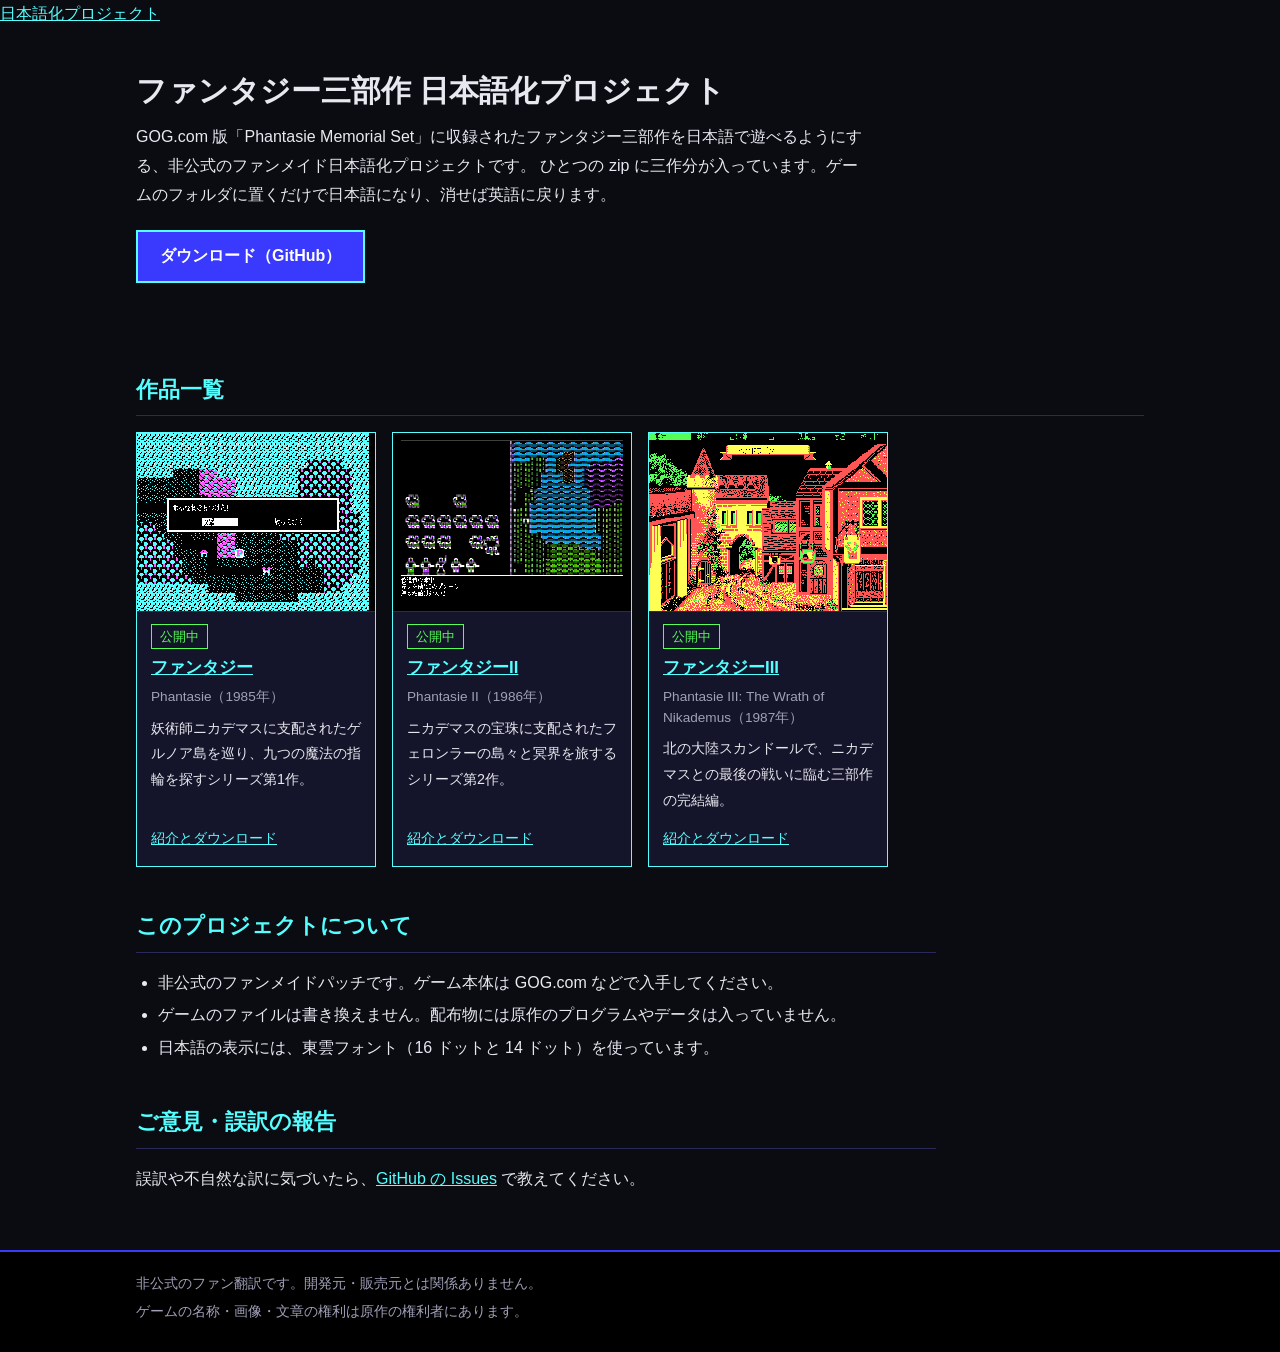
==== docs/index.html @ 12f91766 "ファンタジー三部作 日本語化 v1.0: サイトと自作プログラムのソース Co-Authored-By: Claude Opus 5.5 <noreply@anthropic.com>" ====
<!doctype html>
<html lang="ja">
<head>
<meta charset="utf-8">
<meta name="viewport" content="width=device-width, initial-scale=1">
<title>ファンタジー三部作 日本語化プロジェクト</title>
<meta name="description" content="GOG.com 版 Phantasie Memorial Set の三作を日本語で遊べるようにする、非公式のファンメイド日本語化プロジェクト。">
<meta property="og:type" content="website">
<meta property="og:title" content="ファンタジー三部作 日本語化プロジェクト">
<meta property="og:description" content="GOG.com 版 Phantasie Memorial Set の三作を日本語で遊べるようにする、非公式のファンメイド日本語化プロジェクト。">
<meta property="og:url" content="https://higesho.github.io/phantasie-ja/">
<meta property="og:image" content="https://higesho.github.io/phantasie-ja/phantasie3/img/town.png">
<link rel="stylesheet" href="style.css">
</head>
<body>
<header class="jpn" id="jpn"><div class="jpn-band"><a class="jpn-home" href="https://higesho.github.io/ja/">日本語化プロジェクト</a></div></header>
<script src="https://higesho.github.io/ja/nav.js"></script>

<main class="band">
<section class="hero">
<h1>ファンタジー三部作 日本語化プロジェクト</h1>
<p class="tag">GOG.com 版「Phantasie Memorial Set」に収録されたファンタジー三部作を日本語で遊べるようにする、非公式のファンメイド日本語化プロジェクトです。
ひとつの zip に三作分が入っています。ゲームのフォルダに置くだけで日本語になり、消せば英語に戻ります。</p>
<p><a class="dl" href="https://github.com/higesho/phantasie-ja/releases/tag/v1.0">ダウンロード（GitHub）</a></p>
</section>

<h2 id="titles">作品一覧</h2>
<ul class="titles">
  <li class="ready">
    <a class="thumb" href="phantasie1/index.html"><img src="phantasie1/img/field.png" alt="ファンタジー 日本語版の画面" loading="lazy"></a>
    <div class="body">
      <span class="state ready">公開中</span>
      <span class="name"><a href="phantasie1/index.html">ファンタジー</a></span>
      <span class="orig">Phantasie（1985年）</span>
      <span class="desc">妖術師ニカデマスに支配されたゲルノア島を巡り、九つの魔法の指輪を探すシリーズ第1作。</span>
      <span class="more"><a href="phantasie1/index.html">紹介とダウンロード</a></span>
    </div>
  </li>
  <li class="ready">
    <a class="thumb" href="phantasie2/index.html"><img src="phantasie2/img/monster.png" alt="ファンタジーII 日本語版の画面" loading="lazy"></a>
    <div class="body">
      <span class="state ready">公開中</span>
      <span class="name"><a href="phantasie2/index.html">ファンタジーII</a></span>
      <span class="orig">Phantasie II（1986年）</span>
      <span class="desc">ニカデマスの宝珠に支配されたフェロンラーの島々と冥界を旅するシリーズ第2作。</span>
      <span class="more"><a href="phantasie2/index.html">紹介とダウンロード</a></span>
    </div>
  </li>
  <li class="ready">
    <a class="thumb" href="phantasie3/index.html"><img src="phantasie3/img/town.png" alt="ファンタジーIII 日本語版の画面" loading="lazy"></a>
    <div class="body">
      <span class="state ready">公開中</span>
      <span class="name"><a href="phantasie3/index.html">ファンタジーIII</a></span>
      <span class="orig">Phantasie III: The Wrath of Nikademus（1987年）</span>
      <span class="desc">北の大陸スカンドールで、ニカデマスとの最後の戦いに臨む三部作の完結編。</span>
      <span class="more"><a href="phantasie3/index.html">紹介とダウンロード</a></span>
    </div>
  </li>
</ul>

<div class="text">
<h2>このプロジェクトについて</h2>
<ul>
<li>非公式のファンメイドパッチです。ゲーム本体は GOG.com などで入手してください。</li>
<li>ゲームのファイルは書き換えません。配布物には原作のプログラムやデータは入っていません。</li>
<li>日本語の表示には、東雲フォント（16 ドットと 14 ドット）を使っています。</li>
</ul>

<h2>ご意見・誤訳の報告</h2>
<p>誤訳や不自然な訳に気づいたら、<a href="https://github.com/higesho/phantasie-ja/issues">GitHub の Issues</a> で教えてください。</p>
</div>
</main>

<footer class="foot"><div class="band">
  <p>非公式のファン翻訳です。開発元・販売元とは関係ありません。</p>
  <p>ゲームの名称・画像・文章の権利は原作の権利者にあります。</p>
</div></footer>
</body>
</html>
---- docs/style.css ----
/* レルムズ・オブ・アルカニア シリーズ 日本語化プロジェクト — 共通スタイル（ultima-ja と共通） */
:root {
  --bg: #0b0b12;
  --panel: #14142a;
  --line: #2a2a5a;
  --text: #e8e8f0;
  --muted: #a0a0b8;
  --cyan: #55ffff;
  --blue: #3a3aff;
  --gold: #ffd75a;
  --green: #55ff55;
}

* { box-sizing: border-box; }

html { -webkit-text-size-adjust: 100%; }

body {
  margin: 0;
  background: var(--bg);
  color: var(--text);
  font-family: "Hiragino Kaku Gothic ProN", "Hiragino Sans", "Yu Gothic UI", "Meiryo", sans-serif;
  line-height: 1.8;
}

a { color: var(--cyan); }
a:hover { color: #ffffff; }

.band { max-width: 1040px; margin: 0 auto; padding: 0 16px; }

/* 上の帯 */
header.top { border-bottom: 2px solid var(--blue); background: #000; }
header.top .band { display: flex; flex-wrap: wrap; align-items: center; gap: 8px 24px; padding-top: 10px; padding-bottom: 10px; }
.brand { color: var(--cyan); font-weight: bold; font-size: 1.1rem; text-decoration: none; letter-spacing: 0.05em; }
header.top nav { display: flex; flex-wrap: wrap; gap: 4px 16px; }
header.top nav a { color: var(--muted); text-decoration: none; }
header.top nav a:hover, header.top nav a.here { color: var(--text); }

/* 冒頭 */
.hero { padding: 40px 0 24px; }
.hero h1 { margin: 0 0 12px; font-size: 1.9rem; line-height: 1.4; }
.hero .sub { margin: 0 0 4px; color: var(--muted); font-size: 0.95rem; letter-spacing: 0.04em; }
.hero p.tag { margin: 0 0 20px; max-width: 46em; }

.dl { display: inline-block; margin: 0 12px 8px 0; padding: 10px 22px; background: var(--blue); color: #fff; text-decoration: none; font-weight: bold; border: 2px solid var(--cyan); }
.dl:hover { background: #5555ff; color: #fff; }
.dl.sub { background: transparent; border-color: var(--line); color: var(--text); font-weight: normal; }

h2 { margin: 40px 0 12px; padding-bottom: 6px; border-bottom: 1px solid var(--line); font-size: 1.35rem; color: var(--cyan); }
h3 { margin: 24px 0 8px; font-size: 1.1rem; }

code { background: #1e1e3a; padding: 1px 6px; border-radius: 3px; font-size: 0.92em; word-break: break-all; }

/* 作品一覧 */
.titles { display: grid; grid-template-columns: repeat(auto-fill, minmax(230px, 1fr)); gap: 16px; margin: 16px 0 8px; padding: 0; list-style: none; }
.titles li { background: var(--panel); border: 1px solid var(--line); display: flex; flex-direction: column; }
.titles li.ready { border-color: var(--cyan); }
.titles .thumb { display: block; aspect-ratio: 4 / 3; background: #000; border-bottom: 1px solid var(--line); overflow: hidden; }
.titles .thumb img { width: 100%; height: 100%; object-fit: fill; image-rendering: pixelated; display: block; }
.titles .thumb.none { display: flex; align-items: center; justify-content: center; color: #3a3a6a; font-size: 3rem; font-weight: bold; font-family: Georgia, "Times New Roman", serif; }
.titles .body { padding: 12px 14px 14px; display: flex; flex-direction: column; gap: 4px; flex: 1; }
.titles .name { font-weight: bold; font-size: 1.05rem; }
.titles .orig { color: var(--muted); font-size: 0.85rem; line-height: 1.5; }
.titles .desc { font-size: 0.9rem; margin-top: 4px; flex: 1; }
.titles .more { margin-top: 8px; font-size: 0.9rem; }
.state { display: inline-block; align-self: flex-start; padding: 0 8px; font-size: 0.8rem; border: 1px solid; }
.state.ready { color: var(--green); border-color: var(--green); }
.state.wip { color: var(--gold); border-color: var(--gold); }
.state.plan { color: var(--muted); border-color: var(--line); }

/* 画面 */
.shots { display: grid; grid-template-columns: repeat(auto-fill, minmax(300px, 1fr)); gap: 16px; margin: 16px 0; }
.shots figure { margin: 0; background: #000; border: 1px solid var(--line); }
.shots img { display: block; width: 100%; aspect-ratio: 4 / 3; object-fit: fill; image-rendering: pixelated; }
.shots figcaption { padding: 6px 10px; font-size: 0.88rem; color: var(--muted); }

/* 文章 */
.text { max-width: 50em; }
.text ol, .text ul { padding-left: 1.4em; }
.text li { margin: 4px 0; }
.note { background: var(--panel); border-left: 4px solid var(--cyan); padding: 10px 14px; margin: 16px 0; }

table.ver { border-collapse: collapse; font-size: 0.88rem; margin: 8px 0; }
table.ver th, table.ver td { border: 1px solid var(--line); padding: 4px 10px; text-align: left; }
table.ver th { background: var(--panel); font-weight: normal; color: var(--muted); }
.scroll { overflow-x: auto; }

/* 下の帯 */
footer.foot { margin-top: 56px; border-top: 2px solid var(--blue); background: #000; color: var(--muted); font-size: 0.85rem; }
footer.foot .band { padding-top: 16px; padding-bottom: 24px; }
footer.foot p { margin: 4px 0; }

@media (max-width: 600px) {
  .hero h1 { font-size: 1.5rem; }
  .shots { grid-template-columns: 1fr; }
}

/* メニュー: 同じシリーズのリンクを左、GitHub、ほかのシリーズ（higesho.github.io の別サイト）を右に並べ、
   ほかのシリーズは区切り線・金色・「↗」で見分ける */
header.top nav a[href^="https://github.com/"] { order: 1; }
header.top nav a[href^="https://higesho.github.io/"] { order: 2; color: var(--gold); opacity: 0.85; }
header.top nav a[href^="https://higesho.github.io/"]::before { content: "↗ "; }
header.top nav a[href^="https://higesho.github.io/"]:hover { color: #fff; opacity: 1; }
header.top nav a:not([href^="https://higesho.github.io/"]) + a[href^="https://higesho.github.io/"] { margin-left: 4px; padding-left: 16px; border-left: 1px solid var(--line); }
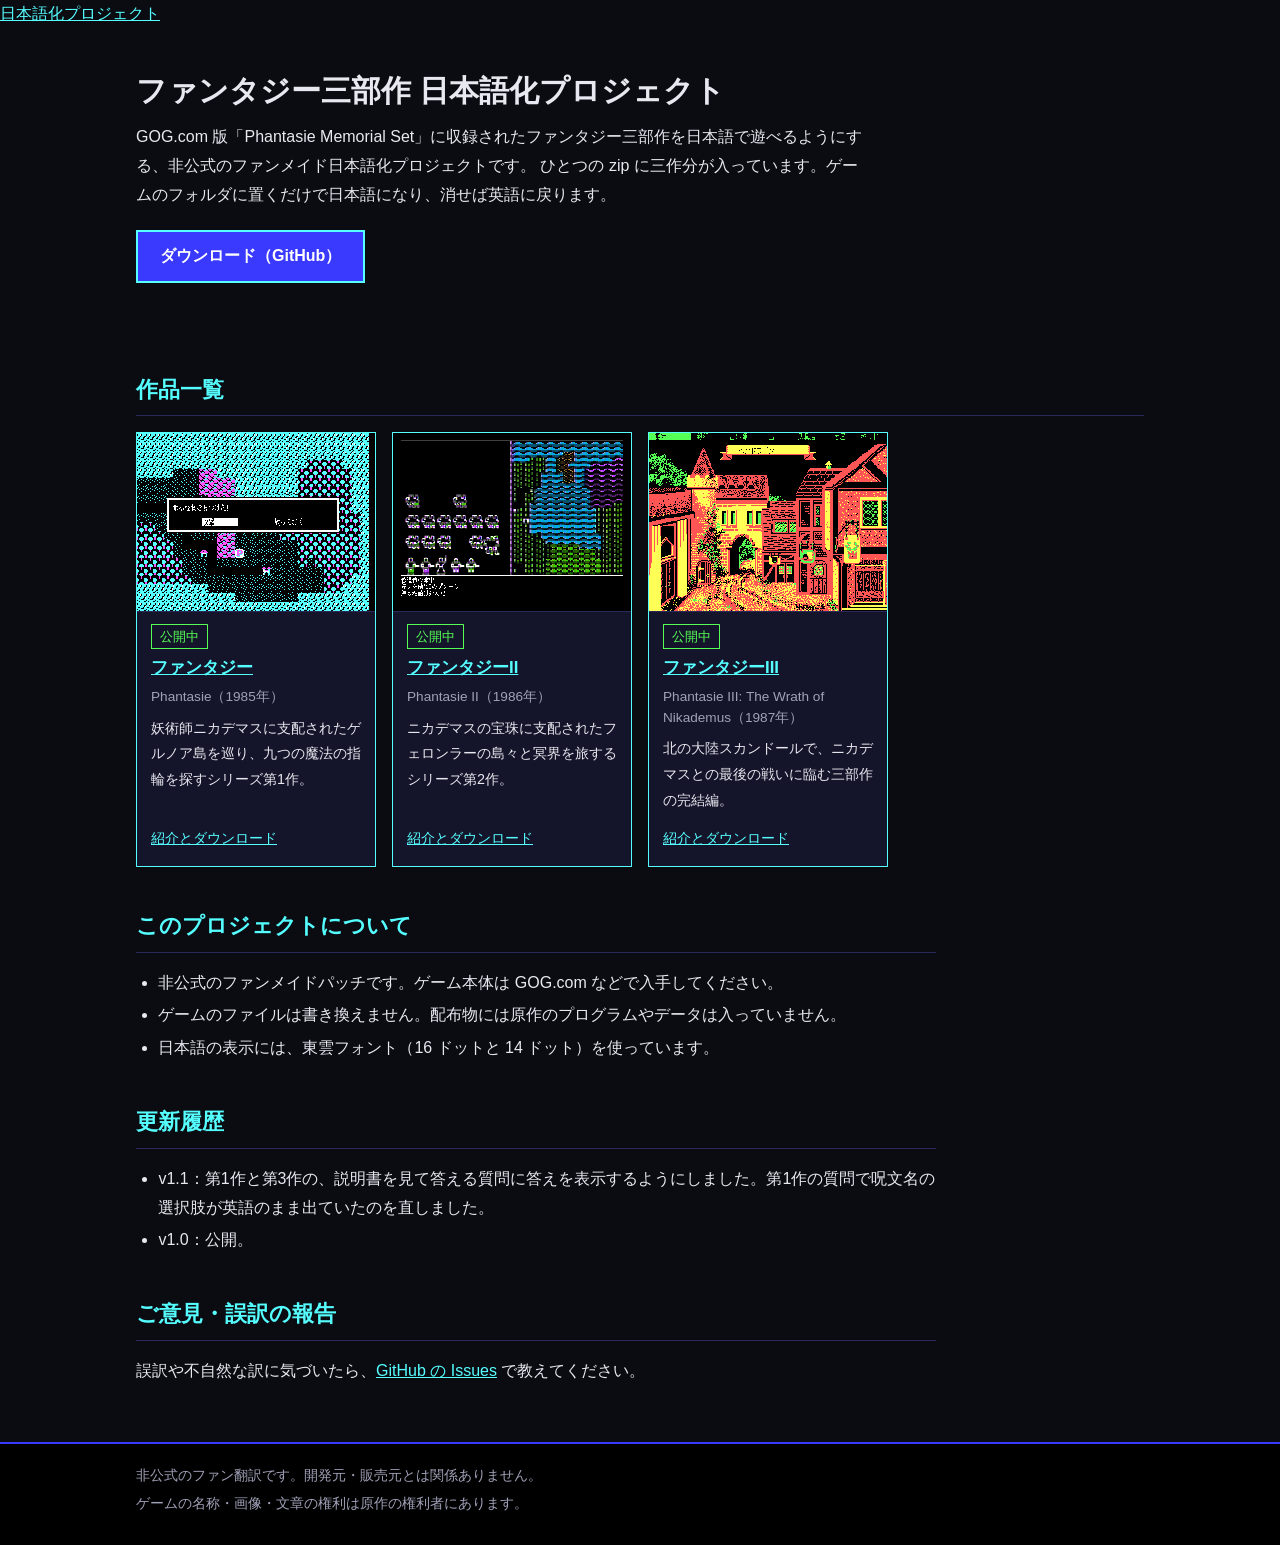
==== commit fa353236: "ファンタジー三部作 日本語化 v1.1: 説明書照合の答えを表示 - 第1作と第3作の説明書照合の質問に答えを表示 - 第1作の質問で呪文名の選択肢が英語のまま出ていたのを修正 - 遊び方の説明の誤り" ====
--- a/docs/index.html
+++ b/docs/index.html
@@ -21,7 +21,7 @@
 <h1>ファンタジー三部作 日本語化プロジェクト</h1>
 <p class="tag">GOG.com 版「Phantasie Memorial Set」に収録されたファンタジー三部作を日本語で遊べるようにする、非公式のファンメイド日本語化プロジェクトです。
 ひとつの zip に三作分が入っています。ゲームのフォルダに置くだけで日本語になり、消せば英語に戻ります。</p>
-<p><a class="dl" href="https://github.com/higesho/phantasie-ja/releases/tag/v1.0">ダウンロード（GitHub）</a></p>
+<p><a class="dl" href="https://github.com/higesho/phantasie-ja/releases/tag/v1.1">ダウンロード（GitHub）</a></p>
 </section>
 
 <h2 id="titles">作品一覧</h2>
@@ -66,6 +66,12 @@
 <li>日本語の表示には、東雲フォント（16 ドットと 14 ドット）を使っています。</li>
 </ul>
 
+<h2>更新履歴</h2>
+<ul>
+<li>v1.1：第1作と第3作の、説明書を見て答える質問に答えを表示するようにしました。第1作の質問で呪文名の選択肢が英語のまま出ていたのを直しました。</li>
+<li>v1.0：公開。</li>
+</ul>
+
 <h2>ご意見・誤訳の報告</h2>
 <p>誤訳や不自然な訳に気づいたら、<a href="https://github.com/higesho/phantasie-ja/issues">GitHub の Issues</a> で教えてください。</p>
 </div>
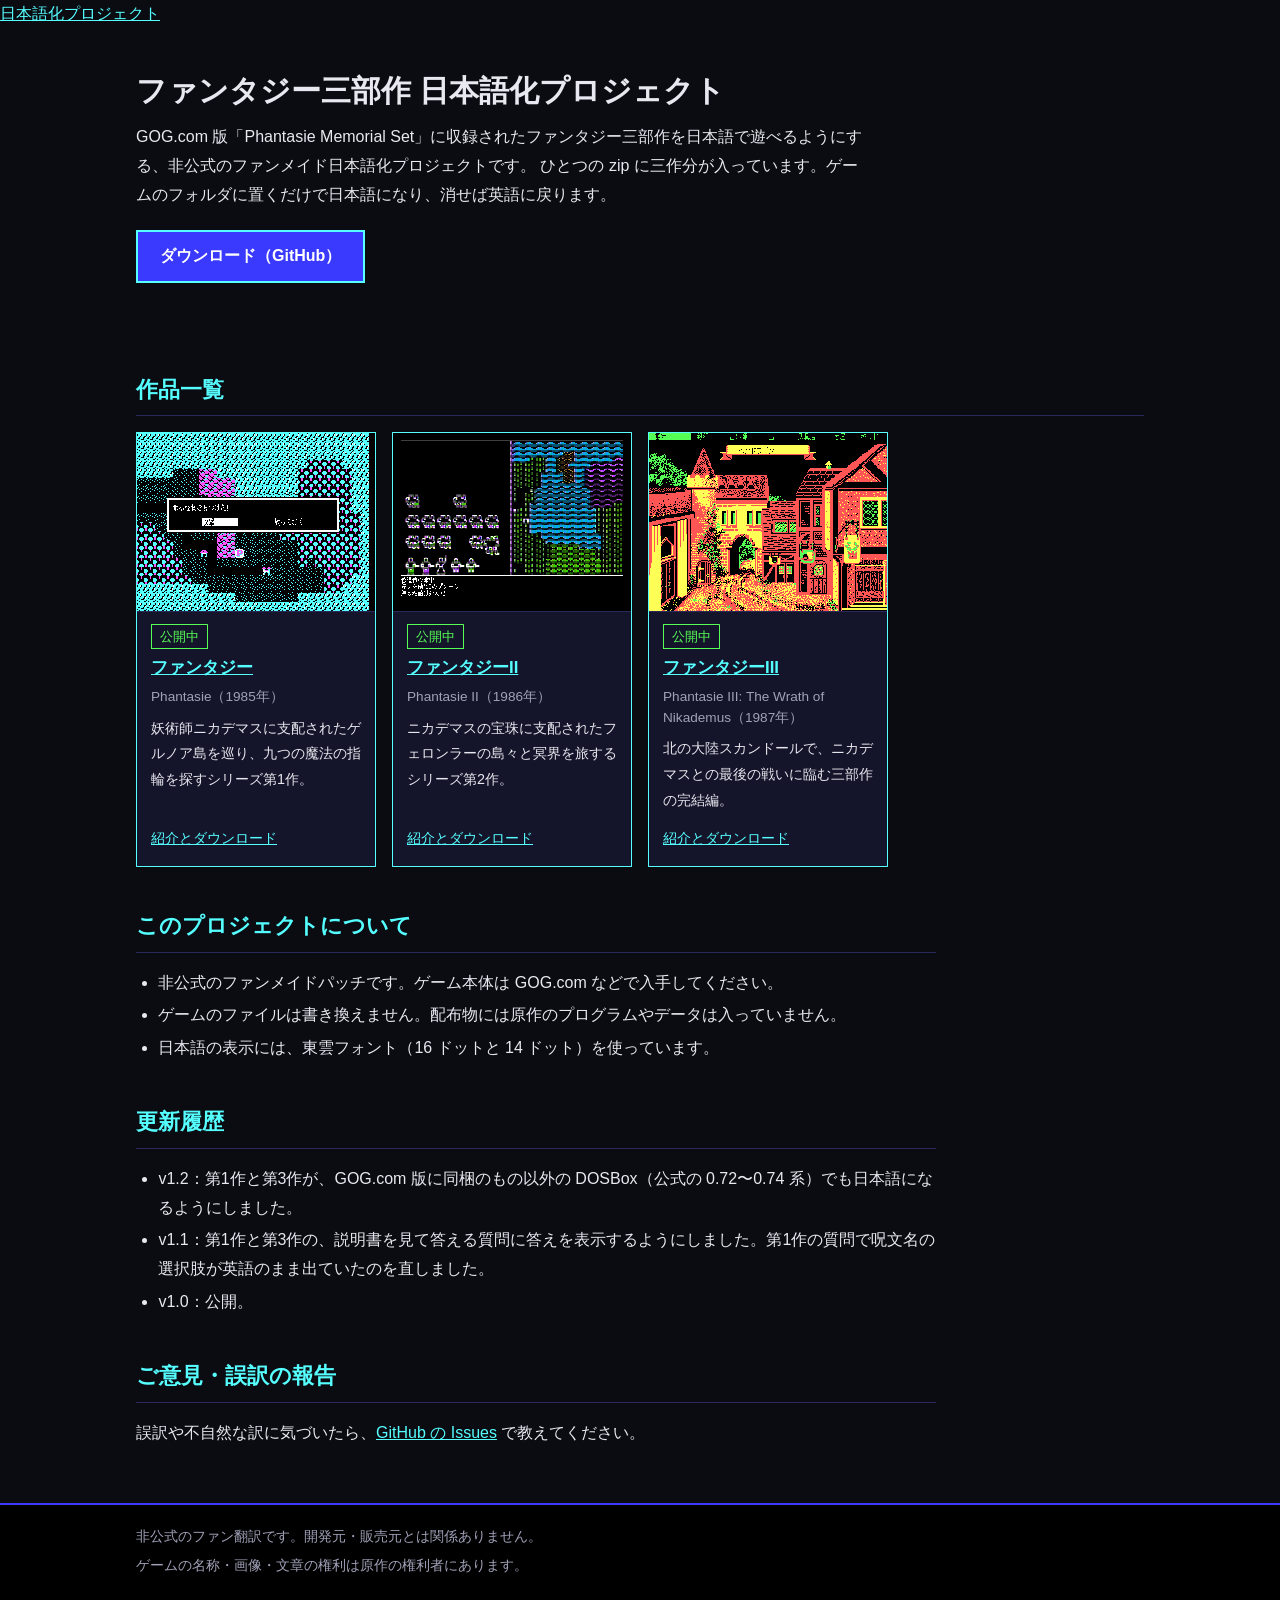
==== commit 44c26ae1: "ファンタジー三部作 日本語化 v1.2: 公式の DOSBox 0.72〜0.74 系に対応 Co-Authored-By: Claude Opus 5.5 <noreply@anthropic.co" ====
--- a/docs/index.html
+++ b/docs/index.html
@@ -21,7 +21,7 @@
 <h1>ファンタジー三部作 日本語化プロジェクト</h1>
 <p class="tag">GOG.com 版「Phantasie Memorial Set」に収録されたファンタジー三部作を日本語で遊べるようにする、非公式のファンメイド日本語化プロジェクトです。
 ひとつの zip に三作分が入っています。ゲームのフォルダに置くだけで日本語になり、消せば英語に戻ります。</p>
-<p><a class="dl" href="https://github.com/higesho/phantasie-ja/releases/tag/v1.1">ダウンロード（GitHub）</a></p>
+<p><a class="dl" href="https://github.com/higesho/phantasie-ja/releases/tag/v1.2">ダウンロード（GitHub）</a></p>
 </section>
 
 <h2 id="titles">作品一覧</h2>
@@ -68,6 +68,7 @@
 
 <h2>更新履歴</h2>
 <ul>
+<li>v1.2：第1作と第3作が、GOG.com 版に同梱のもの以外の DOSBox（公式の 0.72〜0.74 系）でも日本語になるようにしました。</li>
 <li>v1.1：第1作と第3作の、説明書を見て答える質問に答えを表示するようにしました。第1作の質問で呪文名の選択肢が英語のまま出ていたのを直しました。</li>
 <li>v1.0：公開。</li>
 </ul>
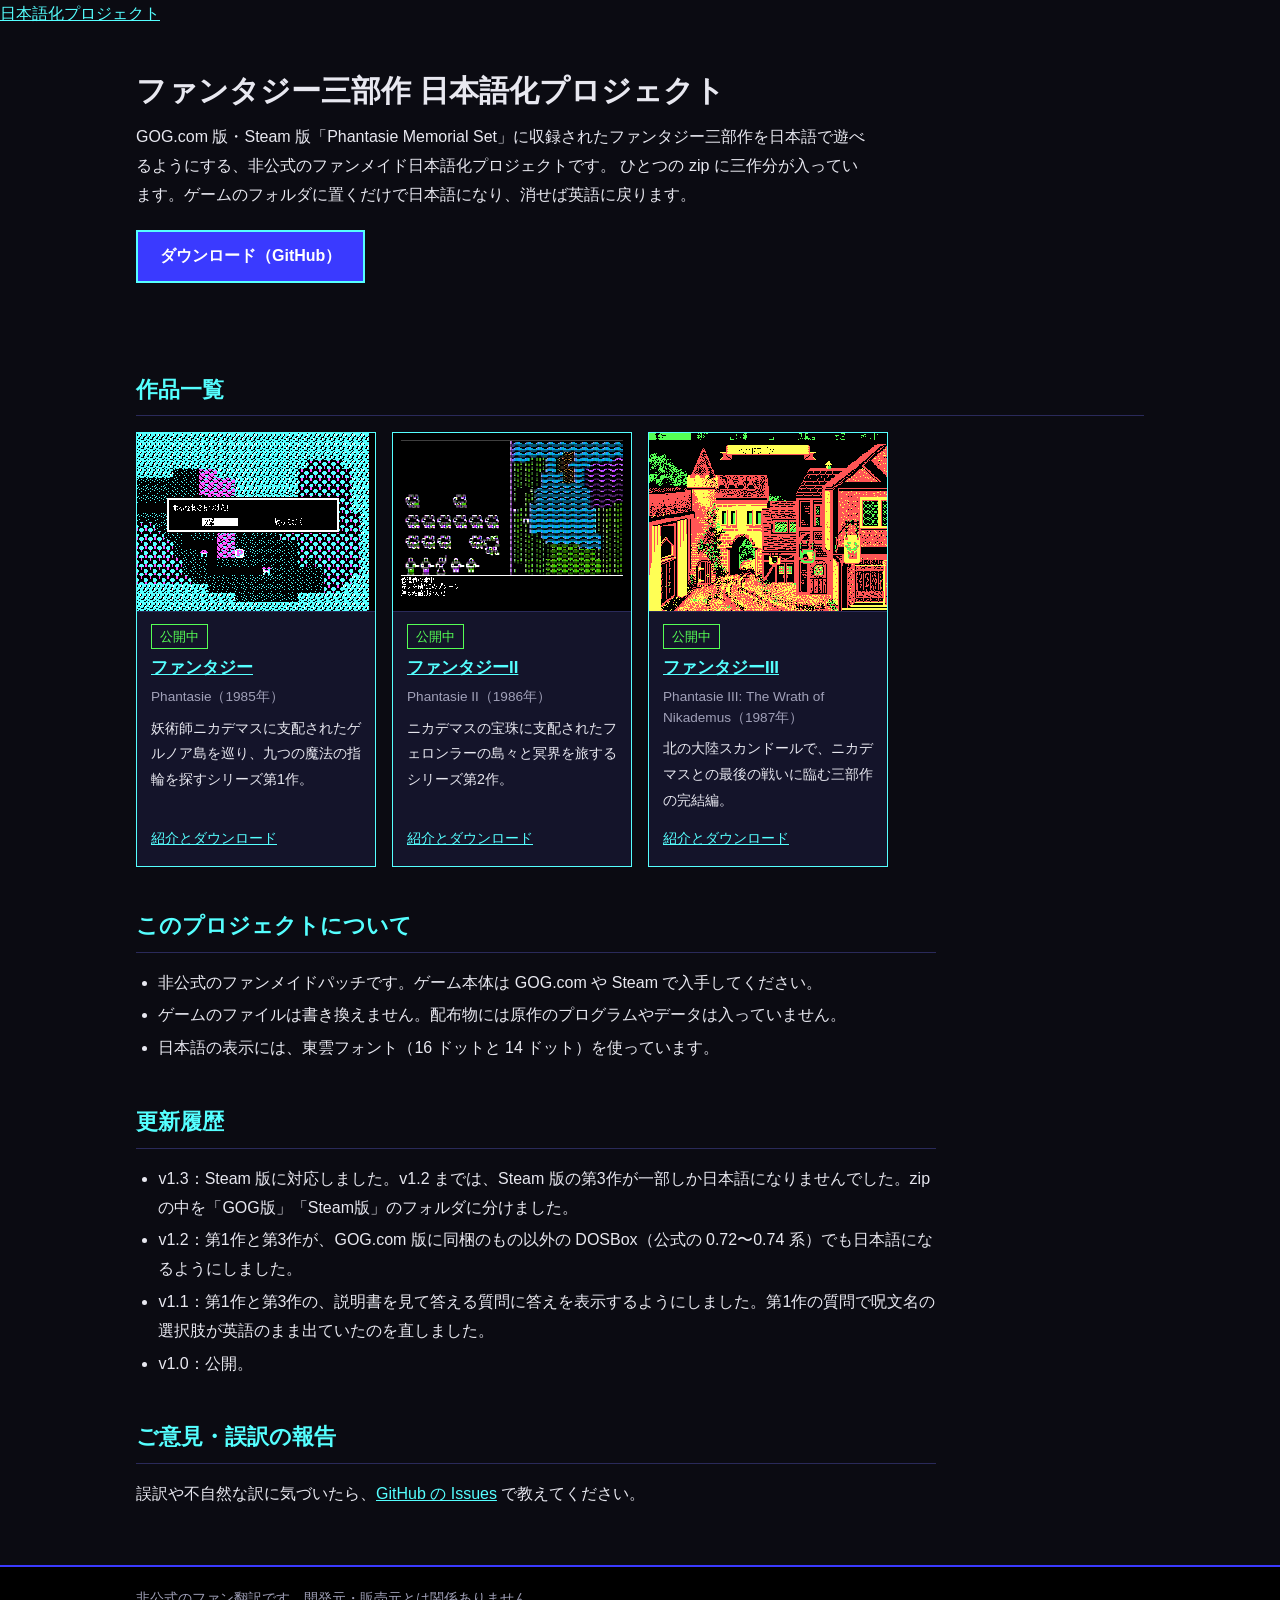
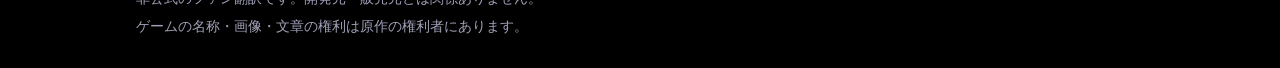
==== commit 4ac1c241: "ファンタジー三部作 日本語化 v1.3: Steam 版に対応 Co-Authored-By: Claude Opus 5.5 <noreply@anthropic.com>" ====
--- a/docs/index.html
+++ b/docs/index.html
@@ -4,10 +4,10 @@
 <meta charset="utf-8">
 <meta name="viewport" content="width=device-width, initial-scale=1">
 <title>ファンタジー三部作 日本語化プロジェクト</title>
-<meta name="description" content="GOG.com 版 Phantasie Memorial Set の三作を日本語で遊べるようにする、非公式のファンメイド日本語化プロジェクト。">
+<meta name="description" content="GOG.com 版・Steam 版 Phantasie Memorial Set の三作を日本語で遊べるようにする、非公式のファンメイド日本語化プロジェクト。">
 <meta property="og:type" content="website">
 <meta property="og:title" content="ファンタジー三部作 日本語化プロジェクト">
-<meta property="og:description" content="GOG.com 版 Phantasie Memorial Set の三作を日本語で遊べるようにする、非公式のファンメイド日本語化プロジェクト。">
+<meta property="og:description" content="GOG.com 版・Steam 版 Phantasie Memorial Set の三作を日本語で遊べるようにする、非公式のファンメイド日本語化プロジェクト。">
 <meta property="og:url" content="https://higesho.github.io/phantasie-ja/">
 <meta property="og:image" content="https://higesho.github.io/phantasie-ja/phantasie3/img/town.png">
 <link rel="stylesheet" href="style.css">
@@ -19,9 +19,9 @@
 <main class="band">
 <section class="hero">
 <h1>ファンタジー三部作 日本語化プロジェクト</h1>
-<p class="tag">GOG.com 版「Phantasie Memorial Set」に収録されたファンタジー三部作を日本語で遊べるようにする、非公式のファンメイド日本語化プロジェクトです。
+<p class="tag">GOG.com 版・Steam 版「Phantasie Memorial Set」に収録されたファンタジー三部作を日本語で遊べるようにする、非公式のファンメイド日本語化プロジェクトです。
 ひとつの zip に三作分が入っています。ゲームのフォルダに置くだけで日本語になり、消せば英語に戻ります。</p>
-<p><a class="dl" href="https://github.com/higesho/phantasie-ja/releases/tag/v1.2">ダウンロード（GitHub）</a></p>
+<p><a class="dl" href="https://github.com/higesho/phantasie-ja/releases/tag/v1.3">ダウンロード（GitHub）</a></p>
 </section>
 
 <h2 id="titles">作品一覧</h2>
@@ -61,13 +61,14 @@
 <div class="text">
 <h2>このプロジェクトについて</h2>
 <ul>
-<li>非公式のファンメイドパッチです。ゲーム本体は GOG.com などで入手してください。</li>
+<li>非公式のファンメイドパッチです。ゲーム本体は GOG.com や Steam で入手してください。</li>
 <li>ゲームのファイルは書き換えません。配布物には原作のプログラムやデータは入っていません。</li>
 <li>日本語の表示には、東雲フォント（16 ドットと 14 ドット）を使っています。</li>
 </ul>
 
 <h2>更新履歴</h2>
 <ul>
+<li>v1.3：Steam 版に対応しました。v1.2 までは、Steam 版の第3作が一部しか日本語になりませんでした。zip の中を「GOG版」「Steam版」のフォルダに分けました。</li>
 <li>v1.2：第1作と第3作が、GOG.com 版に同梱のもの以外の DOSBox（公式の 0.72〜0.74 系）でも日本語になるようにしました。</li>
 <li>v1.1：第1作と第3作の、説明書を見て答える質問に答えを表示するようにしました。第1作の質問で呪文名の選択肢が英語のまま出ていたのを直しました。</li>
 <li>v1.0：公開。</li>
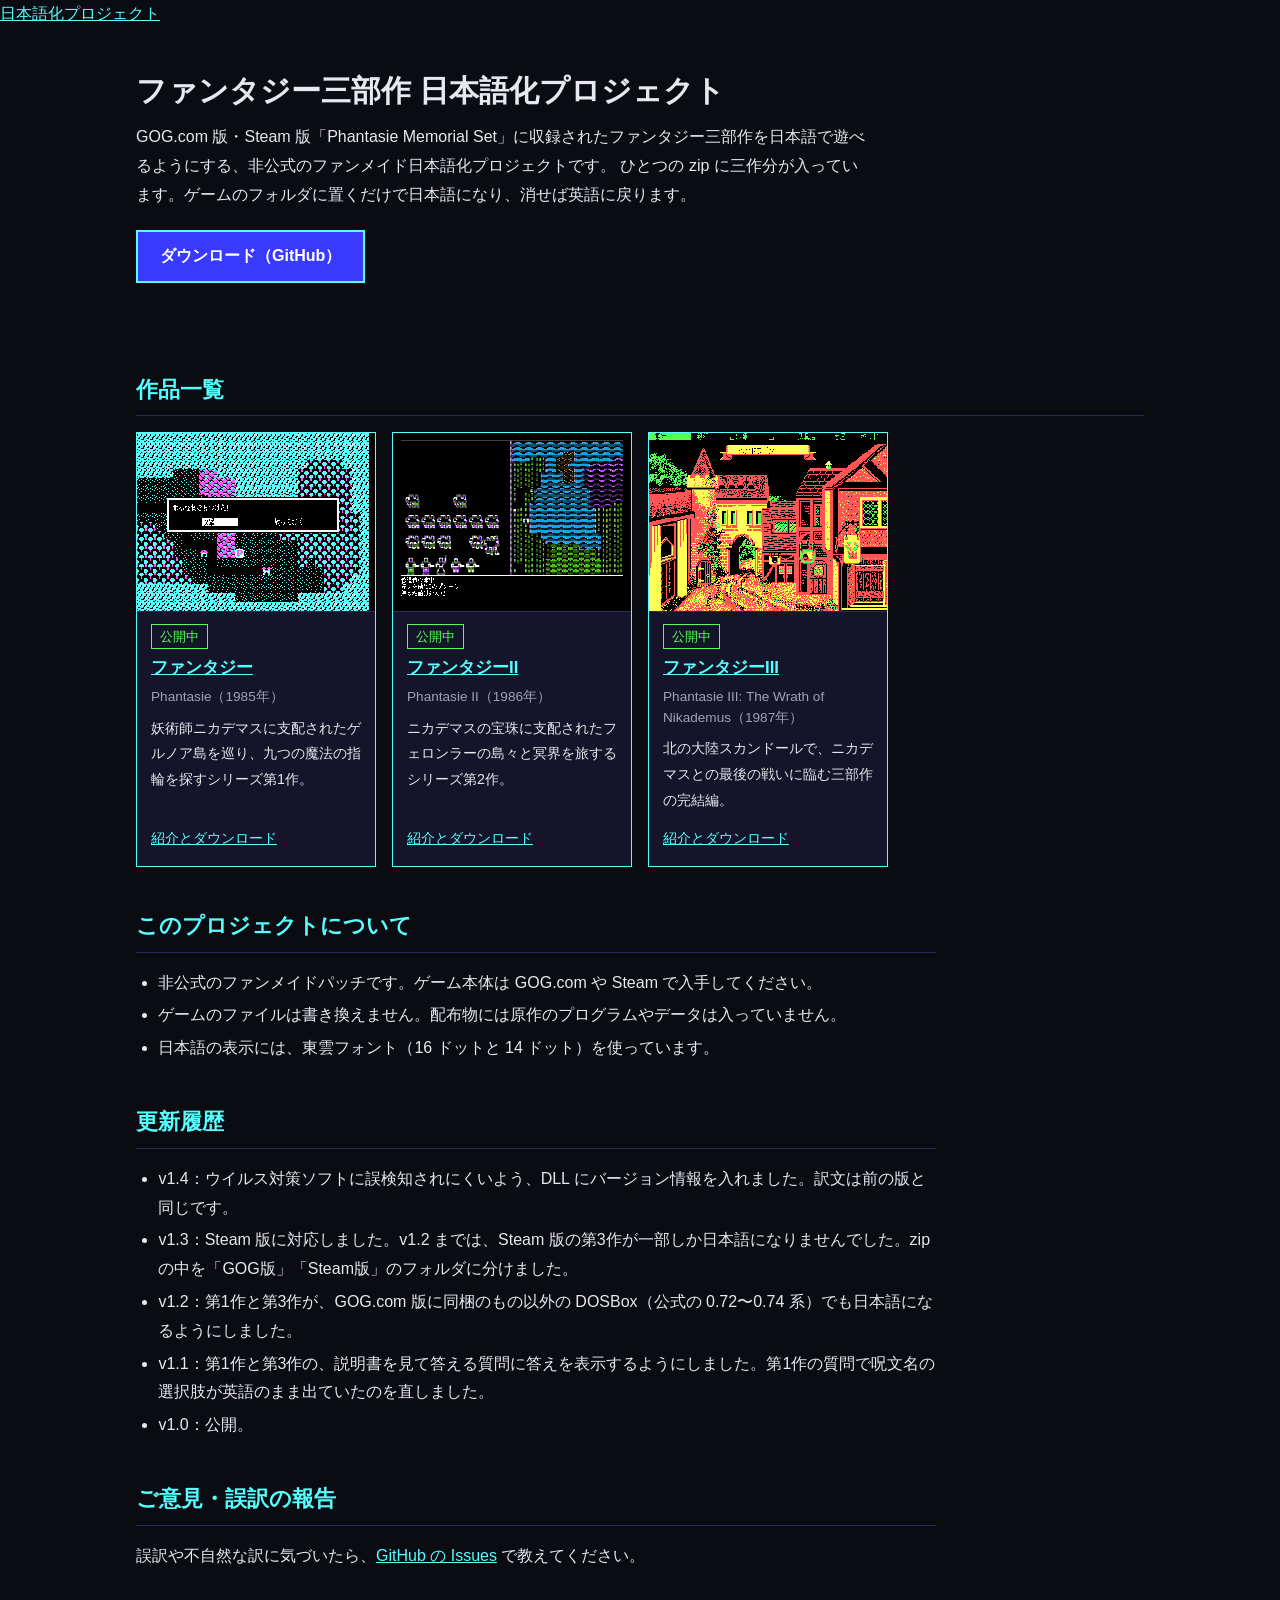
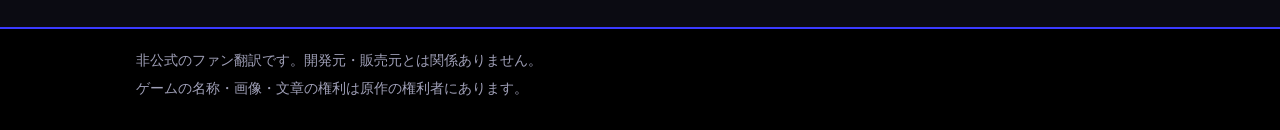
==== commit 80e0f4a2: "配布版から試験用のコードを外し、バージョン情報を入れる（v1.4） ウイルス対策ソフトに誤検知されにくいよう、配布版の DLL・EXE を作り直した。訳文は前の版と同じ。  Co-Authored-B" ====
--- a/docs/index.html
+++ b/docs/index.html
@@ -21,7 +21,7 @@
 <h1>ファンタジー三部作 日本語化プロジェクト</h1>
 <p class="tag">GOG.com 版・Steam 版「Phantasie Memorial Set」に収録されたファンタジー三部作を日本語で遊べるようにする、非公式のファンメイド日本語化プロジェクトです。
 ひとつの zip に三作分が入っています。ゲームのフォルダに置くだけで日本語になり、消せば英語に戻ります。</p>
-<p><a class="dl" href="https://github.com/higesho/phantasie-ja/releases/tag/v1.3">ダウンロード（GitHub）</a></p>
+<p><a class="dl" href="https://github.com/higesho/phantasie-ja/releases/tag/v1.4">ダウンロード（GitHub）</a></p>
 </section>
 
 <h2 id="titles">作品一覧</h2>
@@ -68,6 +68,7 @@
 
 <h2>更新履歴</h2>
 <ul>
+<li>v1.4：ウイルス対策ソフトに誤検知されにくいよう、DLL にバージョン情報を入れました。訳文は前の版と同じです。</li>
 <li>v1.3：Steam 版に対応しました。v1.2 までは、Steam 版の第3作が一部しか日本語になりませんでした。zip の中を「GOG版」「Steam版」のフォルダに分けました。</li>
 <li>v1.2：第1作と第3作が、GOG.com 版に同梱のもの以外の DOSBox（公式の 0.72〜0.74 系）でも日本語になるようにしました。</li>
 <li>v1.1：第1作と第3作の、説明書を見て答える質問に答えを表示するようにしました。第1作の質問で呪文名の選択肢が英語のまま出ていたのを直しました。</li>
